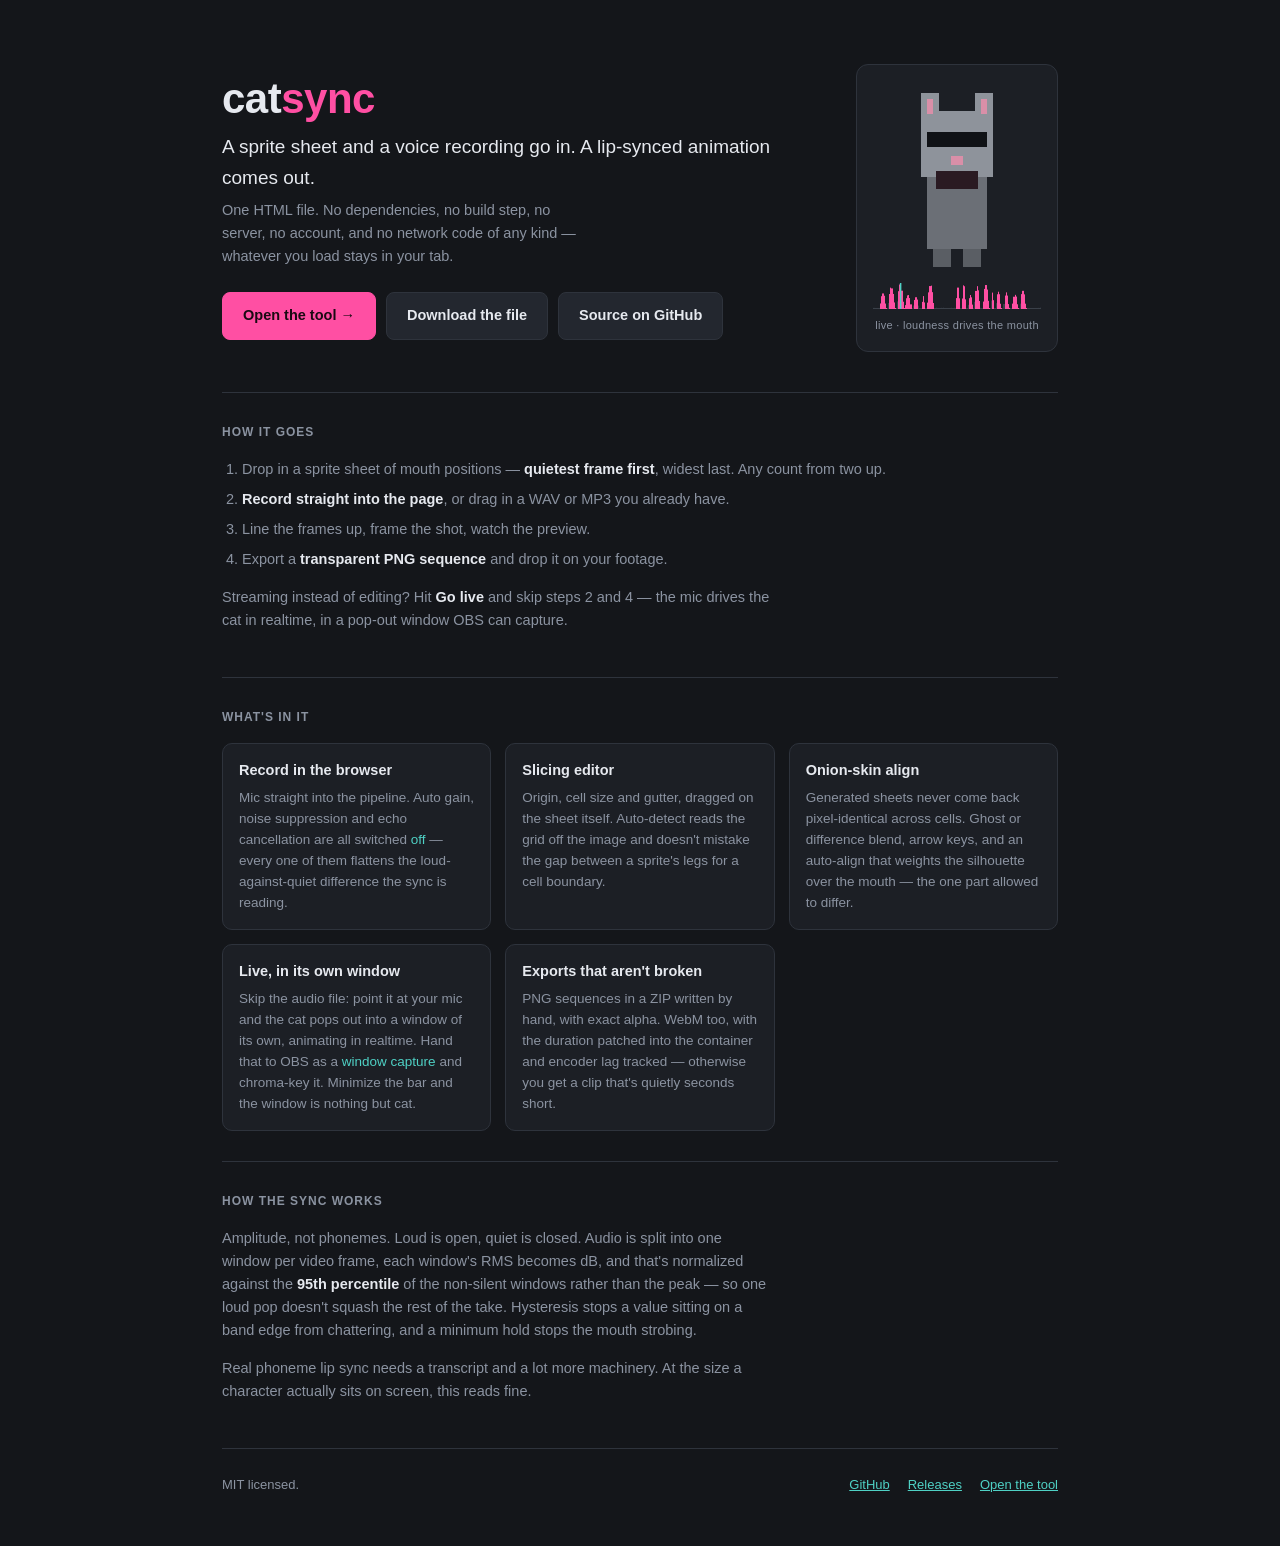
==== index.html @ a0e0b99b "Live mode in a pop-out window, and a cut you can drag Live: the mic drives the cat in realtime, in a" ====
<!doctype html>
<html lang="en">
<head>
<meta charset="utf-8">
<meta name="viewport" content="width=device-width, initial-scale=1">
<title>catsync — sprite sheet + audio → lip-synced animation</title>
<meta name="description" content="Turn a sprite sheet and a voice recording into a lip-synced animation. One HTML file, no dependencies, works offline.">
<meta property="og:title" content="catsync">
<meta property="og:description" content="Sprite sheet + audio → lip-synced animation. One HTML file, no dependencies, works offline.">
<style>
  :root {
    --bg: #14161a;
    --panel: #1c1f25;
    --panel2: #23272f;
    --line: #2e333c;
    --text: #e6e9ef;
    --dim: #8b93a1;
    --accent: #ff4fa3;
    --accent2: #4fd1c5;
  }
  * { box-sizing: border-box; }
  body {
    margin: 0;
    background: var(--bg);
    color: var(--text);
    font: 15px/1.6 ui-sans-serif, -apple-system, "SF Pro Text", Segoe UI, sans-serif;
    -webkit-font-smoothing: antialiased;
  }
  a { color: var(--accent2); }
  .wrap { max-width: 880px; margin: 0 auto; padding: 0 22px; }

  /* ── hero ── */
  header { padding: 64px 0 40px; }
  .hero { display: grid; grid-template-columns: 1fr auto; gap: 34px; align-items: center; }
  @media (max-width: 640px) { .hero { grid-template-columns: 1fr; } header { padding: 40px 0 28px; } }

  h1 {
    margin: 0 0 10px; font-size: 42px; letter-spacing: -.5px; line-height: 1.1; font-weight: 650;
  }
  h1 span { color: var(--accent); }
  .tag { margin: 0 0 6px; font-size: 19px; color: var(--text); }
  .sub { margin: 0 0 24px; color: var(--dim); font-size: 14.5px; max-width: 44ch; }

  .cta { display: flex; flex-wrap: wrap; gap: 10px; align-items: center; }
  .btn {
    display: inline-block; padding: 11px 20px; border-radius: 8px; font-weight: 600;
    text-decoration: none; font-size: 14.5px; border: 1px solid var(--line);
    background: var(--panel2); color: var(--text); transition: background .12s, border-color .12s;
  }
  .btn:hover { background: #2c313a; border-color: #3c434e; }
  .btn.primary { background: var(--accent); border-color: var(--accent); color: #1a0a12; }
  .btn.primary:hover { background: #ff69b0; border-color: #ff69b0; }

  /* ── the demo ── */
  .demo {
    background: var(--panel); border: 1px solid var(--line); border-radius: 12px;
    padding: 16px; text-align: center;
  }
  .demo canvas { image-rendering: pixelated; display: block; }
  #cat { margin: 0 auto 10px; }
  #bars { width: 168px; height: 26px; }
  .demo .cap { color: var(--dim); font-size: 11px; margin-top: 8px; letter-spacing: .3px; }

  /* ── sections ── */
  section { padding: 30px 0; border-top: 1px solid var(--line); }
  h2 {
    margin: 0 0 16px; font-size: 12px; text-transform: uppercase;
    letter-spacing: 1px; color: var(--dim); font-weight: 600;
  }
  .cards { display: grid; grid-template-columns: repeat(auto-fit, minmax(230px, 1fr)); gap: 14px; }
  .card {
    background: var(--panel); border: 1px solid var(--line);
    border-radius: 10px; padding: 15px 16px;
  }
  .card h3 { margin: 0 0 6px; font-size: 14.5px; font-weight: 620; }
  .card p { margin: 0; color: var(--dim); font-size: 13.5px; line-height: 1.55; }
  .card em { color: var(--accent2); font-style: normal; }

  ol.steps { margin: 0; padding-left: 20px; color: var(--dim); font-size: 14.5px; }
  ol.steps li { margin: 7px 0; }
  ol.steps b { color: var(--text); font-weight: 600; }

  p.body { color: var(--dim); font-size: 14.5px; max-width: 68ch; }
  p.body b { color: var(--text); font-weight: 600; }

  footer {
    padding: 26px 0 50px; border-top: 1px solid var(--line);
    color: var(--dim); font-size: 13px;
    display: flex; flex-wrap: wrap; gap: 8px 18px; align-items: center;
  }
  footer .spacer { flex: 1; }
</style>
</head>
<body>

<div class="wrap">

<header>
  <div class="hero">
    <div>
      <h1>cat<span>sync</span></h1>
      <p class="tag">A sprite sheet and a voice recording go in. A lip&#8209;synced animation comes out.</p>
      <p class="sub">One HTML file. No dependencies, no build step, no server, no account, and no network code of any kind &mdash; whatever you load stays in your tab.</p>
      <div class="cta">
        <a class="btn primary" href="catsync.html">Open the tool &rarr;</a>
        <a class="btn" href="catsync.html" download>Download the file</a>
        <a class="btn" href="https://github.com/alejandruxxug/Catsync">Source on GitHub</a>
      </div>
    </div>
    <div class="demo">
      <canvas id="cat" width="144" height="192"></canvas>
      <canvas id="bars" width="168" height="26"></canvas>
      <div class="cap">live &middot; loudness drives the mouth</div>
    </div>
  </div>
</header>

<section>
  <h2>How it goes</h2>
  <ol class="steps">
    <li>Drop in a sprite sheet of mouth positions &mdash; <b>quietest frame first</b>, widest last. Any count from two up.</li>
    <li><b>Record straight into the page</b>, or drag in a WAV or MP3 you already have.</li>
    <li>Line the frames up, frame the shot, watch the preview.</li>
    <li>Export a <b>transparent PNG sequence</b> and drop it on your footage.</li>
  </ol>
  <p class="body">Streaming instead of editing? Hit <b>Go live</b> and skip steps 2 and 4 &mdash; the mic drives the cat in realtime, in a pop&#8209;out window OBS can capture.</p>
</section>

<section>
  <h2>What's in it</h2>
  <div class="cards">
    <div class="card">
      <h3>Record in the browser</h3>
      <p>Mic straight into the pipeline. Auto gain, noise suppression and echo cancellation are all switched <em>off</em> &mdash; every one of them flattens the loud-against-quiet difference the sync is reading.</p>
    </div>
    <div class="card">
      <h3>Slicing editor</h3>
      <p>Origin, cell size and gutter, dragged on the sheet itself. Auto&#8209;detect reads the grid off the image and doesn't mistake the gap between a sprite's legs for a cell boundary.</p>
    </div>
    <div class="card">
      <h3>Onion-skin align</h3>
      <p>Generated sheets never come back pixel&#8209;identical across cells. Ghost or difference blend, arrow keys, and an auto&#8209;align that weights the silhouette over the mouth &mdash; the one part allowed to differ.</p>
    </div>
    <div class="card">
      <h3>Live, in its own window</h3>
      <p>Skip the audio file: point it at your mic and the cat pops out into a window of its own, animating in realtime. Hand that to OBS as a <em>window capture</em> and chroma&#8209;key it. Minimize the bar and the window is nothing but cat.</p>
    </div>
    <div class="card">
      <h3>Exports that aren't broken</h3>
      <p>PNG sequences in a ZIP written by hand, with exact alpha. WebM too, with the duration patched into the container and encoder lag tracked &mdash; otherwise you get a clip that's quietly seconds short.</p>
    </div>
  </div>
</section>

<section>
  <h2>How the sync works</h2>
  <p class="body">Amplitude, not phonemes. Loud is open, quiet is closed. Audio is split into one window per video frame, each window's RMS becomes dB, and that's normalized against the <b>95th percentile</b> of the non&#8209;silent windows rather than the peak &mdash; so one loud pop doesn't squash the rest of the take. Hysteresis stops a value sitting on a band edge from chattering, and a minimum hold stops the mouth strobing.</p>
  <p class="body">Real phoneme lip sync needs a transcript and a lot more machinery. At the size a character actually sits on screen, this reads fine.</p>
</section>

<footer>
  <span>MIT licensed.</span>
  <span class="spacer"></span>
  <a href="https://github.com/alejandruxxug/Catsync">GitHub</a>
  <a href="https://github.com/alejandruxxug/Catsync/releases">Releases</a>
  <a href="catsync.html">Open the tool</a>
</footer>

</div>

<script>
"use strict";
/* The hero demo is the actual thing the tool does: a loudness curve, mapped to
   a mouth shape with the same threshold + minimum-hold rules the app uses. The
   cat is drawn in code — there is no image file to load. */
(() => {
  const FPS = 30, LEN = 150;                    // 5 seconds, looped
  const THR = 14, HOLD = 2, N = 4;

  // a plausible speech envelope: syllable bursts, with a real pause in it
  const amp = new Float32Array(LEN);
  let rnd = 7;
  const rand = () => (rnd = (rnd * 1103515245 + 12345) & 0x7fffffff) / 0x7fffffff;
  for (const [from, to] of [[6, 52], [74, 132]]) {
    let t = from;
    while (t < to) {
      const len = 3 + Math.round(rand() * 3);
      const peak = 42 + rand() * 58;
      for (let i = 0; i < len && t + i < LEN; i++) {
        amp[t + i] = peak * Math.sin(Math.PI * ((i + 0.5) / len));
      }
      t += len + 1 + Math.round(rand() * 2);
    }
  }
  for (let i = 0; i < LEN; i++) amp[i] += rand() * 5;   // room tone

  // loudness -> mouth index, then hold it so it can't strobe
  const map = new Int8Array(LEN);
  let cur = 0, held = 99;
  for (let i = 0; i < LEN; i++) {
    let want = 0;
    if (amp[i] > THR) want = Math.min(N - 1, 1 + Math.floor(((amp[i] - THR) / (100 - THR)) * (N - 1)));
    if (want !== cur && held >= HOLD) { cur = want; held = 0; }
    held++;
    map[i] = cur;
  }

  const cat = document.getElementById("cat"), bars = document.getElementById("bars");
  if (!cat || !bars) return;
  const cx = cat.getContext("2d"), bx = bars.getContext("2d");
  cx.imageSmoothingEnabled = false;
  const S = 3;                                   // the cat is 48x64, drawn at 3x
  const MOUTHS = [[8, 2], [8, 4], [10, 10], [14, 6]];

  function drawCat(m) {
    cx.clearRect(0, 0, cat.width, cat.height);
    const px = (X, Y, W, H, col) => { cx.fillStyle = col; cx.fillRect(X * S, Y * S, W * S, H * S); };
    px(14, 30, 20, 26, "#6b6f76");                                  // body
    px(16, 56, 6, 6, "#5a5e64"); px(26, 56, 6, 6, "#5a5e64");       // feet
    px(12, 10, 24, 22, "#8e939b");                                  // head
    px(12, 4, 6, 8, "#8e939b"); px(30, 4, 6, 8, "#8e939b");         // ears
    px(14, 6, 2, 5, "#d98fa8"); px(32, 6, 2, 5, "#d98fa8");         // inner ears
    px(14, 17, 20, 5, "#101216"); px(23, 18, 2, 3, "#101216");      // sunglasses
    px(22, 25, 4, 3, "#d98fa8");                                    // nose
    const [mw, mh] = MOUTHS[m];
    px(24 - (mw >> 1), 30, mw, mh, "#2a1a22");                      // the only part that moves
  }

  function drawBars(f) {
    const w = bars.width, h = bars.height;
    bx.clearRect(0, 0, w, h);
    for (let x = 0; x < w; x++) {
      const i = Math.floor((x / w) * LEN);
      const bh = Math.max(1, (amp[i] / 100) * h);
      bx.fillStyle = map[i] > 0 ? "#ff4fa3" : "#3a4049";
      bx.fillRect(x, h - bh, 1, bh);
    }
    bx.fillStyle = "#4fd1c5";
    bx.fillRect((f / LEN) * w, 0, 1.5, h);
  }

  let f = 0, last = 0, raf = 0;
  const step = ts => {
    if (ts - last >= 1000 / FPS) { last = ts; drawCat(map[f]); drawBars(f); f = (f + 1) % LEN; }
    raf = requestAnimationFrame(step);
  };
  drawCat(0); drawBars(0);
  const play = () => { if (!raf) { last = 0; raf = requestAnimationFrame(step); } };
  const pause = () => { if (raf) { cancelAnimationFrame(raf); raf = 0; } };
  // don't animate a tab nobody is looking at
  document.addEventListener("visibilitychange", () => document.hidden ? pause() : play());
  if (!matchMedia("(prefers-reduced-motion: reduce)").matches) play();
})();
</script>
</body>
</html>
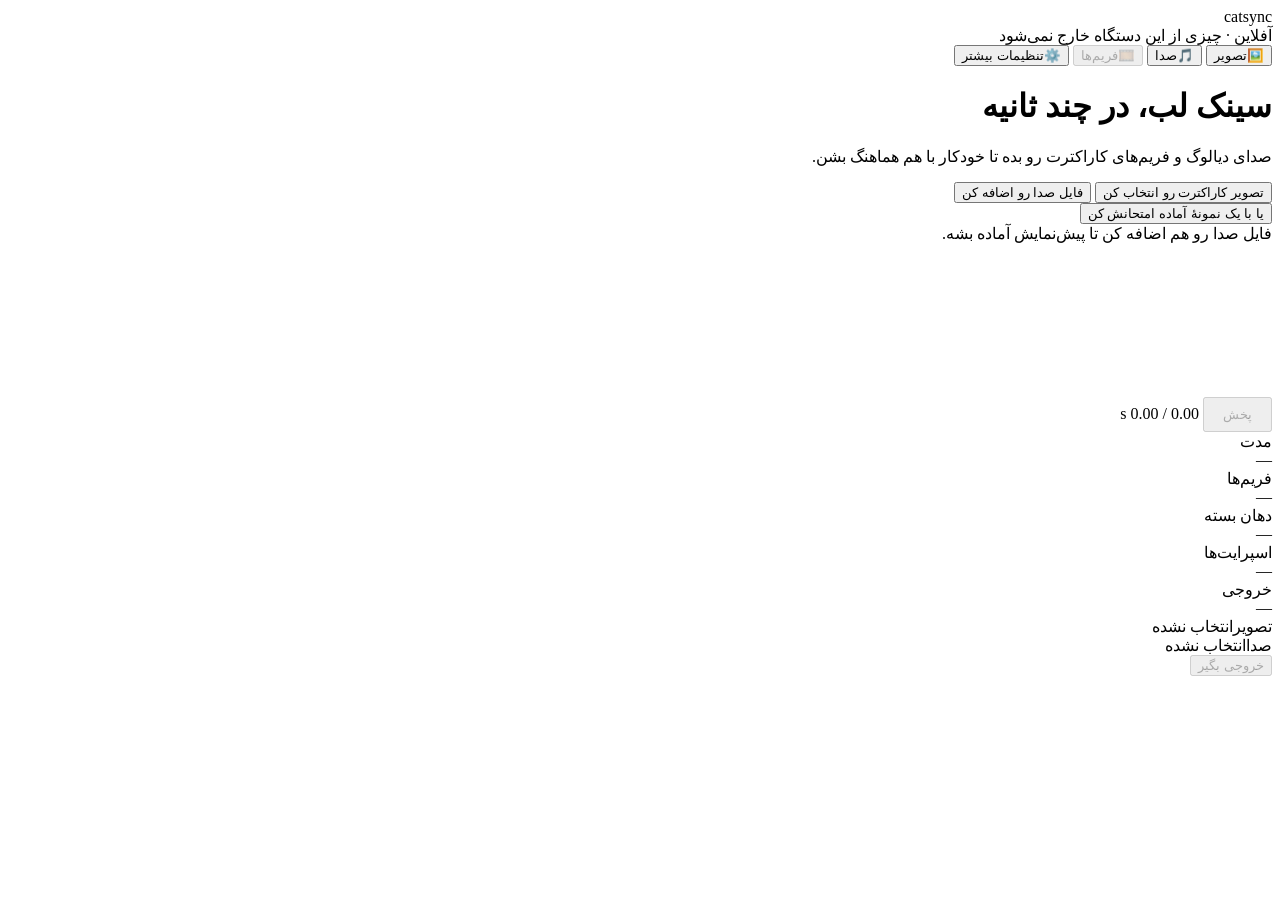
==== commit 25e4b764: "rename file" ====
--- a/index.html
+++ b/index.html
@@ -1,256 +1,353 @@
 <!doctype html>
-<html lang="en">
+<html lang="fa" dir="rtl">
 <head>
 <meta charset="utf-8">
-<meta name="viewport" content="width=device-width, initial-scale=1">
-<title>catsync — sprite sheet + audio → lip-synced animation</title>
-<meta name="description" content="Turn a sprite sheet and a voice recording into a lip-synced animation. One HTML file, no dependencies, works offline.">
-<meta property="og:title" content="catsync">
-<meta property="og:description" content="Sprite sheet + audio → lip-synced animation. One HTML file, no dependencies, works offline.">
-<style>
-  :root {
-    --bg: #14161a;
-    --panel: #1c1f25;
-    --panel2: #23272f;
-    --line: #2e333c;
-    --text: #e6e9ef;
-    --dim: #8b93a1;
-    --accent: #ff4fa3;
-    --accent2: #4fd1c5;
-  }
-  * { box-sizing: border-box; }
-  body {
-    margin: 0;
-    background: var(--bg);
-    color: var(--text);
-    font: 15px/1.6 ui-sans-serif, -apple-system, "SF Pro Text", Segoe UI, sans-serif;
-    -webkit-font-smoothing: antialiased;
-  }
-  a { color: var(--accent2); }
-  .wrap { max-width: 880px; margin: 0 auto; padding: 0 22px; }
-
-  /* ── hero ── */
-  header { padding: 64px 0 40px; }
-  .hero { display: grid; grid-template-columns: 1fr auto; gap: 34px; align-items: center; }
-  @media (max-width: 640px) { .hero { grid-template-columns: 1fr; } header { padding: 40px 0 28px; } }
-
-  h1 {
-    margin: 0 0 10px; font-size: 42px; letter-spacing: -.5px; line-height: 1.1; font-weight: 650;
-  }
-  h1 span { color: var(--accent); }
-  .tag { margin: 0 0 6px; font-size: 19px; color: var(--text); }
-  .sub { margin: 0 0 24px; color: var(--dim); font-size: 14.5px; max-width: 44ch; }
-
-  .cta { display: flex; flex-wrap: wrap; gap: 10px; align-items: center; }
-  .btn {
-    display: inline-block; padding: 11px 20px; border-radius: 8px; font-weight: 600;
-    text-decoration: none; font-size: 14.5px; border: 1px solid var(--line);
-    background: var(--panel2); color: var(--text); transition: background .12s, border-color .12s;
-  }
-  .btn:hover { background: #2c313a; border-color: #3c434e; }
-  .btn.primary { background: var(--accent); border-color: var(--accent); color: #1a0a12; }
-  .btn.primary:hover { background: #ff69b0; border-color: #ff69b0; }
-
-  /* ── the demo ── */
-  .demo {
-    background: var(--panel); border: 1px solid var(--line); border-radius: 12px;
-    padding: 16px; text-align: center;
-  }
-  .demo canvas { image-rendering: pixelated; display: block; }
-  #cat { margin: 0 auto 10px; }
-  #bars { width: 168px; height: 26px; }
-  .demo .cap { color: var(--dim); font-size: 11px; margin-top: 8px; letter-spacing: .3px; }
-
-  /* ── sections ── */
-  section { padding: 30px 0; border-top: 1px solid var(--line); }
-  h2 {
-    margin: 0 0 16px; font-size: 12px; text-transform: uppercase;
-    letter-spacing: 1px; color: var(--dim); font-weight: 600;
-  }
-  .cards { display: grid; grid-template-columns: repeat(auto-fit, minmax(230px, 1fr)); gap: 14px; }
-  .card {
-    background: var(--panel); border: 1px solid var(--line);
-    border-radius: 10px; padding: 15px 16px;
-  }
-  .card h3 { margin: 0 0 6px; font-size: 14.5px; font-weight: 620; }
-  .card p { margin: 0; color: var(--dim); font-size: 13.5px; line-height: 1.55; }
-  .card em { color: var(--accent2); font-style: normal; }
-
-  ol.steps { margin: 0; padding-left: 20px; color: var(--dim); font-size: 14.5px; }
-  ol.steps li { margin: 7px 0; }
-  ol.steps b { color: var(--text); font-weight: 600; }
-
-  p.body { color: var(--dim); font-size: 14.5px; max-width: 68ch; }
-  p.body b { color: var(--text); font-weight: 600; }
-
-  footer {
-    padding: 26px 0 50px; border-top: 1px solid var(--line);
-    color: var(--dim); font-size: 13px;
-    display: flex; flex-wrap: wrap; gap: 8px 18px; align-items: center;
-  }
-  footer .spacer { flex: 1; }
-</style>
+<meta name="viewport" content="width=device-width, initial-scale=1, viewport-fit=cover">
+<title>catsync</title>
+<link rel="stylesheet" href="styles.css">
 </head>
 <body>
 
-<div class="wrap">
-
-<header>
-  <div class="hero">
-    <div>
-      <h1>cat<span>sync</span></h1>
-      <p class="tag">A sprite sheet and a voice recording go in. A lip&#8209;synced animation comes out.</p>
-      <p class="sub">One HTML file. No dependencies, no build step, no server, no account, and no network code of any kind &mdash; whatever you load stays in your tab.</p>
-      <div class="cta">
-        <a class="btn primary" href="catsync.html">Open the tool &rarr;</a>
-        <a class="btn" href="catsync.html" download>Download the file</a>
-        <a class="btn" href="https://github.com/alejandruxxug/Catsync">Source on GitHub</a>
-      </div>
-    </div>
-    <div class="demo">
-      <canvas id="cat" width="144" height="192"></canvas>
-      <canvas id="bars" width="168" height="26"></canvas>
-      <div class="cap">live &middot; loudness drives the mouth</div>
-    </div>
-  </div>
+<!-- ═══════════════ top bar: brand + tool switcher ═══════════════ -->
+<header class="topbar">
+  <div class="brandRow">
+    <div class="brand">cat<span>sync</span></div>
+    <div class="brandNote">آفلاین · چیزی از این دستگاه خارج نمی‌شود</div>
+  </div>
+  <nav class="toolbar">
+    <button class="toolBtn" id="toolSprite" type="button"><span class="ic">🖼️</span><span>تصویر</span><i class="dot"></i></button>
+    <button class="toolBtn" id="toolAudio" type="button"><span class="ic">🎵</span><span>صدا</span><i class="dot"></i></button>
+    <button class="toolBtn" id="toolFrames" type="button" disabled><span class="ic">🎞️</span><span>فریم‌ها</span></button>
+    <button class="toolBtn" id="toolAdvanced" type="button"><span class="ic">⚙️</span><span>تنظیمات بیشتر</span></button>
+  </nav>
 </header>
 
-<section>
-  <h2>How it goes</h2>
-  <ol class="steps">
-    <li>Drop in a sprite sheet of mouth positions &mdash; <b>quietest frame first</b>, widest last. Any count from two up.</li>
-    <li><b>Record straight into the page</b>, or drag in a WAV or MP3 you already have.</li>
-    <li>Line the frames up, frame the shot, watch the preview.</li>
-    <li>Export a <b>transparent PNG sequence</b> and drop it on your footage.</li>
-  </ol>
-  <p class="body">Streaming instead of editing? Hit <b>Go live</b> and skip steps 2 and 4 &mdash; the mic drives the cat in realtime, in a pop&#8209;out window OBS can capture.</p>
-</section>
-
-<section>
-  <h2>What's in it</h2>
-  <div class="cards">
-    <div class="card">
-      <h3>Record in the browser</h3>
-      <p>Mic straight into the pipeline. Auto gain, noise suppression and echo cancellation are all switched <em>off</em> &mdash; every one of them flattens the loud-against-quiet difference the sync is reading.</p>
-    </div>
-    <div class="card">
-      <h3>Slicing editor</h3>
-      <p>Origin, cell size and gutter, dragged on the sheet itself. Auto&#8209;detect reads the grid off the image and doesn't mistake the gap between a sprite's legs for a cell boundary.</p>
-    </div>
-    <div class="card">
-      <h3>Onion-skin align</h3>
-      <p>Generated sheets never come back pixel&#8209;identical across cells. Ghost or difference blend, arrow keys, and an auto&#8209;align that weights the silhouette over the mouth &mdash; the one part allowed to differ.</p>
-    </div>
-    <div class="card">
-      <h3>Live, in its own window</h3>
-      <p>Skip the audio file: point it at your mic and the cat pops out into a window of its own, animating in realtime. Hand that to OBS as a <em>window capture</em> and chroma&#8209;key it. Minimize the bar and the window is nothing but cat.</p>
-    </div>
-    <div class="card">
-      <h3>Exports that aren't broken</h3>
-      <p>PNG sequences in a ZIP written by hand, with exact alpha. WebM too, with the duration patched into the container and encoder lag tracked &mdash; otherwise you get a clip that's quietly seconds short.</p>
-    </div>
-  </div>
-</section>
-
-<section>
-  <h2>How the sync works</h2>
-  <p class="body">Amplitude, not phonemes. Loud is open, quiet is closed. Audio is split into one window per video frame, each window's RMS becomes dB, and that's normalized against the <b>95th percentile</b> of the non&#8209;silent windows rather than the peak &mdash; so one loud pop doesn't squash the rest of the take. Hysteresis stops a value sitting on a band edge from chattering, and a minimum hold stops the mouth strobing.</p>
-  <p class="body">Real phoneme lip sync needs a transcript and a lot more machinery. At the size a character actually sits on screen, this reads fine.</p>
-</section>
-
-<footer>
-  <span>MIT licensed.</span>
-  <span class="spacer"></span>
-  <a href="https://github.com/alejandruxxug/Catsync">GitHub</a>
-  <a href="https://github.com/alejandruxxug/Catsync/releases">Releases</a>
-  <a href="catsync.html">Open the tool</a>
-</footer>
-
-</div>
-
-<script>
-"use strict";
-/* The hero demo is the actual thing the tool does: a loudness curve, mapped to
-   a mouth shape with the same threshold + minimum-hold rules the app uses. The
-   cat is drawn in code — there is no image file to load. */
-(() => {
-  const FPS = 30, LEN = 150;                    // 5 seconds, looped
-  const THR = 14, HOLD = 2, N = 4;
-
-  // a plausible speech envelope: syllable bursts, with a real pause in it
-  const amp = new Float32Array(LEN);
-  let rnd = 7;
-  const rand = () => (rnd = (rnd * 1103515245 + 12345) & 0x7fffffff) / 0x7fffffff;
-  for (const [from, to] of [[6, 52], [74, 132]]) {
-    let t = from;
-    while (t < to) {
-      const len = 3 + Math.round(rand() * 3);
-      const peak = 42 + rand() * 58;
-      for (let i = 0; i < len && t + i < LEN; i++) {
-        amp[t + i] = peak * Math.sin(Math.PI * ((i + 0.5) / len));
-      }
-      t += len + 1 + Math.round(rand() * 2);
-    }
-  }
-  for (let i = 0; i < LEN; i++) amp[i] += rand() * 5;   // room tone
-
-  // loudness -> mouth index, then hold it so it can't strobe
-  const map = new Int8Array(LEN);
-  let cur = 0, held = 99;
-  for (let i = 0; i < LEN; i++) {
-    let want = 0;
-    if (amp[i] > THR) want = Math.min(N - 1, 1 + Math.floor(((amp[i] - THR) / (100 - THR)) * (N - 1)));
-    if (want !== cur && held >= HOLD) { cur = want; held = 0; }
-    held++;
-    map[i] = cur;
-  }
-
-  const cat = document.getElementById("cat"), bars = document.getElementById("bars");
-  if (!cat || !bars) return;
-  const cx = cat.getContext("2d"), bx = bars.getContext("2d");
-  cx.imageSmoothingEnabled = false;
-  const S = 3;                                   // the cat is 48x64, drawn at 3x
-  const MOUTHS = [[8, 2], [8, 4], [10, 10], [14, 6]];
-
-  function drawCat(m) {
-    cx.clearRect(0, 0, cat.width, cat.height);
-    const px = (X, Y, W, H, col) => { cx.fillStyle = col; cx.fillRect(X * S, Y * S, W * S, H * S); };
-    px(14, 30, 20, 26, "#6b6f76");                                  // body
-    px(16, 56, 6, 6, "#5a5e64"); px(26, 56, 6, 6, "#5a5e64");       // feet
-    px(12, 10, 24, 22, "#8e939b");                                  // head
-    px(12, 4, 6, 8, "#8e939b"); px(30, 4, 6, 8, "#8e939b");         // ears
-    px(14, 6, 2, 5, "#d98fa8"); px(32, 6, 2, 5, "#d98fa8");         // inner ears
-    px(14, 17, 20, 5, "#101216"); px(23, 18, 2, 3, "#101216");      // sunglasses
-    px(22, 25, 4, 3, "#d98fa8");                                    // nose
-    const [mw, mh] = MOUTHS[m];
-    px(24 - (mw >> 1), 30, mw, mh, "#2a1a22");                      // the only part that moves
-  }
-
-  function drawBars(f) {
-    const w = bars.width, h = bars.height;
-    bx.clearRect(0, 0, w, h);
-    for (let x = 0; x < w; x++) {
-      const i = Math.floor((x / w) * LEN);
-      const bh = Math.max(1, (amp[i] / 100) * h);
-      bx.fillStyle = map[i] > 0 ? "#ff4fa3" : "#3a4049";
-      bx.fillRect(x, h - bh, 1, bh);
-    }
-    bx.fillStyle = "#4fd1c5";
-    bx.fillRect((f / LEN) * w, 0, 1.5, h);
-  }
-
-  let f = 0, last = 0, raf = 0;
-  const step = ts => {
-    if (ts - last >= 1000 / FPS) { last = ts; drawCat(map[f]); drawBars(f); f = (f + 1) % LEN; }
-    raf = requestAnimationFrame(step);
-  };
-  drawCat(0); drawBars(0);
-  const play = () => { if (!raf) { last = 0; raf = requestAnimationFrame(step); } };
-  const pause = () => { if (raf) { cancelAnimationFrame(raf); raf = 0; } };
-  // don't animate a tab nobody is looking at
-  document.addEventListener("visibilitychange", () => document.hidden ? pause() : play());
-  if (!matchMedia("(prefers-reduced-motion: reduce)").matches) play();
-})();
-</script>
+<main>
+  <!-- ─────────── the stage: dominant on screen ─────────── -->
+  <div class="card onboard" id="onboardCard">
+    <h1>سینک لب، در چند ثانیه</h1>
+    <p>صدای دیالوگ و فریم‌های کاراکترت رو بده تا خودکار با هم هماهنگ بشن.</p>
+    <div class="actions">
+      <button class="primary" id="onboardSprite" type="button">تصویر کاراکترت رو انتخاب کن</button>
+      <button id="onboardAudio" type="button">فایل صدا رو اضافه کن</button>
+    </div>
+    <button class="demoLink" id="demoBtn" type="button">یا با یک نمونهٔ آماده امتحانش کن</button>
+  </div>
+
+  <div class="card stage hidden" id="stageCard">
+    <div id="previewWrap"><div class="empty" id="emptyNote">فایل صدا رو هم اضافه کن تا پیش‌نمایش آماده بشه.</div><canvas id="preview" hidden></canvas></div>
+    <canvas id="wave"></canvas>
+    <div class="transport">
+      <button id="playBtn" disabled style="width:auto;padding:8px 18px">پخش</button>
+      <span class="time" id="timeLbl">0.00 / 0.00 s</span>
+      <span style="flex:1"></span>
+      <span class="time" id="frameLbl"></span>
+    </div>
+    <div class="stats">
+      <div class="stat"><div class="k">مدت</div><div class="v" id="stDur">&mdash;</div></div>
+      <div class="stat"><div class="k">فریم‌ها</div><div class="v" id="stFrames">&mdash;</div></div>
+      <div class="stat"><div class="k">دهان بسته</div><div class="v" id="stClosed">&mdash;</div></div>
+      <div class="stat"><div class="k">اسپرایت‌ها</div><div class="v" id="stSprites">&mdash;</div></div>
+      <div class="stat"><div class="k">خروجی</div><div class="v" id="stOut">&mdash;</div></div>
+    </div>
+  </div>
+
+  <div class="fileStatus hidden" id="fileStatusRow">
+    <div class="chip" id="chipSprite"><span class="k">تصویر</span><span class="chipName" id="chipSpriteName">انتخاب نشده</span></div>
+    <div class="chip" id="chipAudio"><span class="k">صدا</span><span class="chipName" id="chipAudioName">انتخاب نشده</span></div>
+  </div>
+
+  <button class="primary exportCta hidden" id="exportOpenBtn" disabled type="button">خروجی بگیر</button>
+</main>
+
+<!-- ═══════════════ modal: sprite ═══════════════ -->
+<div class="modalOverlay" id="modalSpriteOverlay" hidden data-modal="modalSprite">
+  <div class="modalCard">
+    <span class="modalHandle"></span>
+    <div class="modalHead"><h2>انتخاب تصویر</h2><button class="modalClose" data-close="modalSprite" type="button">&times;</button></div>
+    <div class="drop" id="dropSheet">
+      <strong>تصویر کاراکتر</strong><br>بکش اینجا یا کلیک کن (اسپریت‌شیت)
+    </div>
+    <div class="hint">فریم‌های دهانِ کاراکترت رو کنار هم، توی یک تصویر بارگذاری کن — فریم اول باید دهانِ بسته باشه. هر تعداد فریم از ۲ به بالا کار می‌کنه.</div>
+    <div class="msg" id="inputMsg"></div>
+  </div>
+</div>
+
+<!-- ═══════════════ modal: audio ═══════════════ -->
+<div class="modalOverlay" id="modalAudioOverlay" hidden data-modal="modalAudio">
+  <div class="modalCard">
+    <span class="modalHandle"></span>
+    <div class="modalHead"><h2>صدا</h2><button class="modalClose" data-close="modalAudio" type="button">&times;</button></div>
+    <div class="drop" id="dropAudio">
+      <strong>فایل صدا</strong><br>بکش اینجا یا کلیک کن (WAV یا MP3)
+    </div>
+    <div class="row" style="margin-top:10px; gap:8px">
+      <button id="recBtn" type="button" style="width:auto; flex:0 0 auto; padding:9px 14px">&#9679; ضبط صدا</button>
+      <div class="meter" id="meter"><i></i></div>
+      <span class="val" id="recTime" style="flex:0 0 44px">&mdash;</span>
+    </div>
+    <button id="saveTake" hidden type="button">ذخیرهٔ ضبط (.wav)</button>
+    <div class="hint">می‌تونی مستقیم همینجا حرف بزنی و ضبط کنی — چیزی آپلود نمی‌شه و از این صفحه خارج نمی‌شه. صدای میکروفون به بلندگو فرستاده نمی‌شه، نیازی به هدفون نیست.</div>
+  </div>
+</div>
+
+<!-- ═══════════════ modal: frame setup (part of the simple workflow) ═══════════════ -->
+<div class="modalOverlay" id="modalFramesOverlay" hidden data-modal="modalFrames">
+  <div class="modalCard wide">
+    <span class="modalHandle"></span>
+    <div class="modalHead"><h2>فریم‌ها</h2><button class="modalClose" data-close="modalFrames" type="button">&times;</button></div>
+
+    <h3 style="font-size:13.5px;margin-bottom:8px">برش اولیه — جدا کردن فریم‌ها روی شیت</h3>
+    <div id="sliceWrap">
+      <div class="empty" id="sliceEmpty">اول یک تصویر انتخاب کن.</div>
+      <canvas id="sliceCv" tabindex="0" hidden></canvas>
+    </div>
+    <div class="hint" style="margin-top:6px"><strong>فریم‌ها اندازه‌شون یکی نیست یا جابه‌جا افتادن؟</strong> روی همون فریم، مستقیم روی تصویر، کلیک کن تا انتخاب بشه (دور فریمِ انتخاب‌شده صورتی می‌شه)، بعد لبه‌هاش رو بکش تا تغییر اندازه بده یا وسطش رو بکش تا جابه‌جاش کنی — کاملاً مستقل از بقیهٔ فریم‌ها. برای جابه‌جا کردنِ کل شبکه، جایی بیرون از همهٔ فریم‌ها رو بکش.</div>
+    <div class="pairs">
+      <label for="cols">ستون</label><input type="number" id="cols" value="4" min="1" max="32">
+      <label for="rows">ردیف</label><input type="number" id="rows" value="1" min="1" max="32">
+      <label for="gW">عرض خانه</label><input type="number" id="gW" value="0" min="1">
+      <label for="gH">ارتفاع خانه</label><input type="number" id="gH" value="0" min="1">
+      <label for="gX">مبدأ X</label><input type="number" id="gX" value="0">
+      <label for="gY">مبدأ Y</label><input type="number" id="gY" value="0">
+      <label for="gGX">فاصلهٔ X</label><input type="number" id="gGX" value="0" min="0">
+      <label for="gGY">فاصلهٔ Y</label><input type="number" id="gGY" value="0" min="0">
+    </div>
+    <div class="offreadout" id="gridLbl">&mdash;</div>
+    <button id="detectGrid" type="button">شناسایی خودکار شبکه</button>
+    <div class="danger-zone">
+      <button id="evenGrid" class="danger" type="button">بازنشانی کل شبکه</button>
+    </div>
+    <div class="msg" id="sliceMsg"></div>
+
+    <h3 style="font-size:13.5px;margin:18px 0 8px">فریم شناسایی‌شده: <b id="frameCountLbl">&mdash;</b></h3>
+    <div id="thumbs"><div class="empty">هنوز تصویری انتخاب نشده.</div></div>
+    <div class="framecrop">
+      <div class="row" style="margin-top:0">
+        <label style="min-width:auto">فریم انتخابی</label>
+        <button id="prevFrame" type="button" style="width:auto;padding:6px 12px">&rsaquo;</button>
+        <span class="val" id="selLbl" style="flex:1;text-align:center">&mdash;</span>
+        <button id="nextFrame" type="button" style="width:auto;padding:6px 12px">&lsaquo;</button>
+      </div>
+      <div class="hint" style="margin-top:2px">فریم انتخابی همینه که بالا با رنگ صورتی مشخصه — یا مستقیم روی تصویر بکشش، یا دقیق‌تر با اعداد زیر تنظیمش کن.</div>
+      <div class="pairs">
+        <label for="frX">X</label><input type="number" id="frX" value="0">
+        <label for="frY">Y</label><input type="number" id="frY" value="0">
+        <label for="frW">عرض</label><input type="number" id="frW" value="0" min="1">
+        <label for="frH">ارتفاع</label><input type="number" id="frH" value="0" min="1">
+      </div>
+      <button id="resetFrameRect" type="button">برگردوندن این فریم به حالت پیش‌فرض</button>
+    </div>
+  </div>
+</div>
+
+<!-- ═══════════════ modal: advanced (everything a normal user doesn't need first) ═══════════════ -->
+<div class="modalOverlay" id="modalAdvancedOverlay" hidden data-modal="modalAdvanced">
+  <div class="modalCard wide">
+    <span class="modalHandle"></span>
+    <div class="modalHead"><h2>تنظیمات بیشتر</h2><button class="modalClose" data-close="modalAdvanced" type="button">&times;</button></div>
+
+    <details class="section" open>
+      <summary>سرعت و آستانهٔ صدا</summary>
+      <div class="body">
+        <div class="row">
+          <label>FPS</label>
+          <input type="range" id="fps" min="12" max="60" step="1" value="30">
+          <span class="val" id="fpsV">30</span>
+        </div>
+        <div class="row">
+          <label>آستانهٔ سکوت</label>
+          <input type="range" id="thr" min="0" max="60" step="1" value="8">
+          <span class="val" id="thrV">8</span>
+        </div>
+        <div class="hint">به‌طور خودکار از روی هر فایل صوتی جدید تنظیم می‌شه. اگه دهان بین جمله‌ها بسته نمی‌شه یا هرگز باز نمی‌شه، این رو کمی جابه‌جا کن.</div>
+        <div class="row">
+          <label>حداقل نگه‌داری</label>
+          <input type="range" id="hold" min="1" max="8" step="1" value="2">
+          <span class="val" id="holdV">2</span>
+        </div>
+        <div class="hint">دهان تند باز و بسته می‌شه؟ این رو زیاد کن.</div>
+      </div>
+    </details>
+
+    <details class="section">
+      <summary>ظاهر و رنگ کلید</summary>
+      <div class="body">
+        <div class="row">
+          <label>رنگ کلید</label>
+          <input type="color" id="key" value="#ff00ff">
+          <input type="range" id="tol" min="0" max="100" step="1" value="10">
+          <span class="val" id="tolV">10</span>
+        </div>
+        <div class="row">
+          <label>نرمی لبه</label>
+          <input type="range" id="feather" min="0" max="40" step="1" value="0">
+          <span class="val" id="featherV">0</span>
+        </div>
+        <div class="checkrow">
+          <input type="checkbox" id="despill" checked>
+          <label for="despill">حذف هالهٔ رنگ کلید از لبه</label>
+        </div>
+        <div class="row">
+          <label>مقیاس خروجی</label>
+          <input type="range" id="scale" min="1" max="8" step="1" value="1">
+          <span class="val" id="scaleV">1&times;</span>
+        </div>
+        <div class="checkrow">
+          <input type="checkbox" id="checker" checked>
+          <label for="checker">نمایش شفافیت در پیش‌نمایش</label>
+        </div>
+        <div class="checkrow">
+          <input type="checkbox" id="fitView" checked>
+          <label for="fitView">تنظیم پیش‌نمایش با اندازهٔ پنجره</label>
+        </div>
+        <div class="hint">اینا فقط روی نمایش اثر دارن. اندازهٔ واقعی خروجی رو «مقیاس» و «محدودهٔ خروجی» تعیین می‌کنن.</div>
+      </div>
+    </details>
+
+    <details class="section">
+      <summary>محدودهٔ خروجی (کراپ نهایی)</summary>
+      <div class="body">
+        <div class="row">
+          <label style="min-width:auto;flex:0 0 26px">X</label><input type="number" id="cropX" value="0">
+          <label style="min-width:auto;flex:0 0 26px">Y</label><input type="number" id="cropY" value="0">
+        </div>
+        <div class="row">
+          <label style="min-width:auto;flex:0 0 26px">W</label><input type="number" id="cropW" value="0" min="1">
+          <label style="min-width:auto;flex:0 0 26px">H</label><input type="number" id="cropH" value="0" min="1">
+        </div>
+        <div class="offreadout" id="cropLbl">&mdash;</div>
+        <div class="hint">این ناحیه همون چیزیه که واقعاً اکسپورت می‌شه. روی خودِ پیش‌نمایش هم قابل کشیدنه — لبه‌ها اندازه رو تغییر می‌دن، Shift+کشیدن جابه‌جا می‌کنه بدون تغییر اندازه.</div>
+        <div class="checkrow">
+          <input type="checkbox" id="lockView">
+          <label for="lockView">قفل کردن کراپ</label>
+        </div>
+        <div class="btnRow">
+          <button id="fitCrop" type="button">تنظیم بر اساس محتوا</button>
+          <button id="fullCrop" type="button">بازگشت به کل خانه</button>
+        </div>
+      </div>
+    </details>
+
+    <details class="section">
+      <summary>تراز فریم‌ها (روکش پیازی)</summary>
+      <div class="body">
+        <div id="alignWrap">
+          <div class="empty" id="alignEmpty">یک فریم رو از «فریم‌ها» انتخاب کن.</div>
+          <canvas id="alignCv" tabindex="0" hidden></canvas>
+        </div>
+        <div class="row">
+          <label style="min-width:auto;flex:0 0 60px">شبح</label>
+          <select id="refMode">
+            <option value="0">فریم ۰</option>
+            <option value="prev">فریم قبلی</option>
+          </select>
+        </div>
+        <div class="row">
+          <label style="min-width:auto;flex:0 0 60px">نما</label>
+          <select id="onionMode">
+            <option value="ghost">شبح</option>
+            <option value="diff">تفاوت</option>
+          </select>
+        </div>
+        <div class="row">
+          <label style="min-width:auto;flex:0 0 60px">شفافیت</label>
+          <input type="range" id="onionOp" min="10" max="90" step="5" value="45">
+          <span class="val" id="onionOpV">45</span>
+        </div>
+        <div class="checkrow">
+          <input type="checkbox" id="moveAll">
+          <label for="moveAll">جابه‌جایی همهٔ فریم‌ها با هم</label>
+        </div>
+        <div class="nudge" dir="ltr" title="جابه‌جایی پیکسلی روی تصویر">
+          <button class="sp" type="button"></button><button data-dx="0" data-dy="-1" type="button">&uarr;</button><button class="sp" type="button"></button>
+          <button data-dx="-1" data-dy="0" type="button">&larr;</button>
+          <button id="resetOne" title="بازنشانی این فریم" type="button">&#8226;</button>
+          <button data-dx="1" data-dy="0" type="button">&rarr;</button>
+          <button class="sp" type="button"></button><button data-dx="0" data-dy="1" type="button">&darr;</button><button class="sp" type="button"></button>
+        </div>
+        <div class="offreadout" id="offLbl">dx 0 &nbsp; dy 0</div>
+        <button id="autoOne" type="button">تراز خودکار همین فریم</button>
+        <button id="autoAll" type="button">تراز خودکار همه</button>
+        <div class="danger-zone">
+          <button id="resetAll" class="danger" type="button">بازنشانی همهٔ جابه‌جایی‌ها</button>
+        </div>
+        <div class="hint">وقتی فریم‌ها از یک تصویر تولیدشده میان و کمی جابه‌جا افتادن، این ابزار کمکشون می‌کنه سرجاشون بشینن. اسپرایت رو بکش یا با کلیدهای جهت‌نما (وقتی بوم فوکوس داره) جابه‌جا کن.</div>
+      </div>
+    </details>
+
+    <details class="section">
+      <summary>پخش زنده (میکروفون → پنجرهٔ جدا)</summary>
+      <div class="body">
+        <button class="primary" id="liveBtn" disabled type="button">شروع پخش زنده</button>
+        <div class="row" style="margin-top:10px">
+          <div class="meter" id="liveMeter"><i></i><b></b></div>
+          <span class="val" id="liveIdx" style="flex:0 0 60px">&mdash;</span>
+        </div>
+        <div class="row">
+          <label style="min-width:auto">پس‌زمینه</label>
+          <select id="liveBg">
+            <option value="key">رنگ کلید</option>
+            <option value="green">سبز &mdash; #00b140</option>
+            <option value="black">مشکی</option>
+            <option value="checker">چهارخانه (دیدن آلفا)</option>
+          </select>
+        </div>
+        <button id="liveCal" type="button">تنظیم آستانه از صدای محیط</button>
+        <div class="hint">بدون فایل صوتی، میکروفون رو مستقیم به گربه وصل می‌کنه و توی یک پنجرهٔ جدا نشونش می‌ده — مناسب گرفتن با OBS به‌شکل Window Capture.</div>
+        <div class="msg" id="liveMsg"></div>
+      </div>
+    </details>
+  </div>
+</div>
+
+<!-- ═══════════════ modal: export — the primary destination ═══════════════ -->
+<div class="modalOverlay" id="modalExportOverlay" hidden data-modal="modalExport">
+  <div class="modalCard">
+    <span class="modalHandle"></span>
+    <div class="modalHead"><h2>دریافت خروجی</h2><button class="modalClose" data-close="modalExport" type="button">&times;</button></div>
+
+    <div class="exportOption">
+      <h3>توالی PNG (شفاف)</h3>
+      <p>بهترین کیفیت، با شفافیت واقعی. برای وارد کردن به Premiere، Resolve یا CapCut به‌شکل «توالی تصویر».</p>
+      <button class="primary" id="expPng" disabled type="button">دانلود PNG (.zip)</button>
+    </div>
+
+    <div class="exportOption">
+      <h3>ویدیوی WebM</h3>
+      <p>بدون شفافیت — پس‌زمینه، رنگ کلید ثابت می‌مونه که باید توی نرم‌افزار ویرایش کروماکی بشه. ضبط به زمان واقعی نیاز داره.</p>
+      <button id="expWebm" disabled type="button">دانلود WebM</button>
+    </div>
+
+    <div class="msg" id="expMsg"></div>
+  </div>
+</div>
+
+<div id="confirmOverlay" hidden>
+  <div class="confirmBox">
+    <p id="confirmMsg"></p>
+    <div class="btns">
+      <button id="confirmYes" class="danger" type="button">تأیید</button>
+      <button id="confirmNo" type="button">انصراف</button>
+    </div>
+  </div>
+</div>
+
+<audio id="audioEl" hidden></audio>
+
+<script src="src/state.js"></script>
+<script src="src/slicing.js"></script>
+<script src="src/keying.js"></script>
+<script src="src/audio.js"></script>
+<script src="src/mapping.js"></script>
+<script src="src/render.js"></script>
+<script src="src/align.js"></script>
+<script src="src/zip.js"></script>
+<script src="src/webm.js"></script>
+<script src="src/exportfiles.js"></script>
+<script src="src/live.js"></script>
+<script src="src/demo.js"></script>
+<script src="src/uicore.js"></script>
+<script src="src/app.js"></script>
 </body>
 </html>
